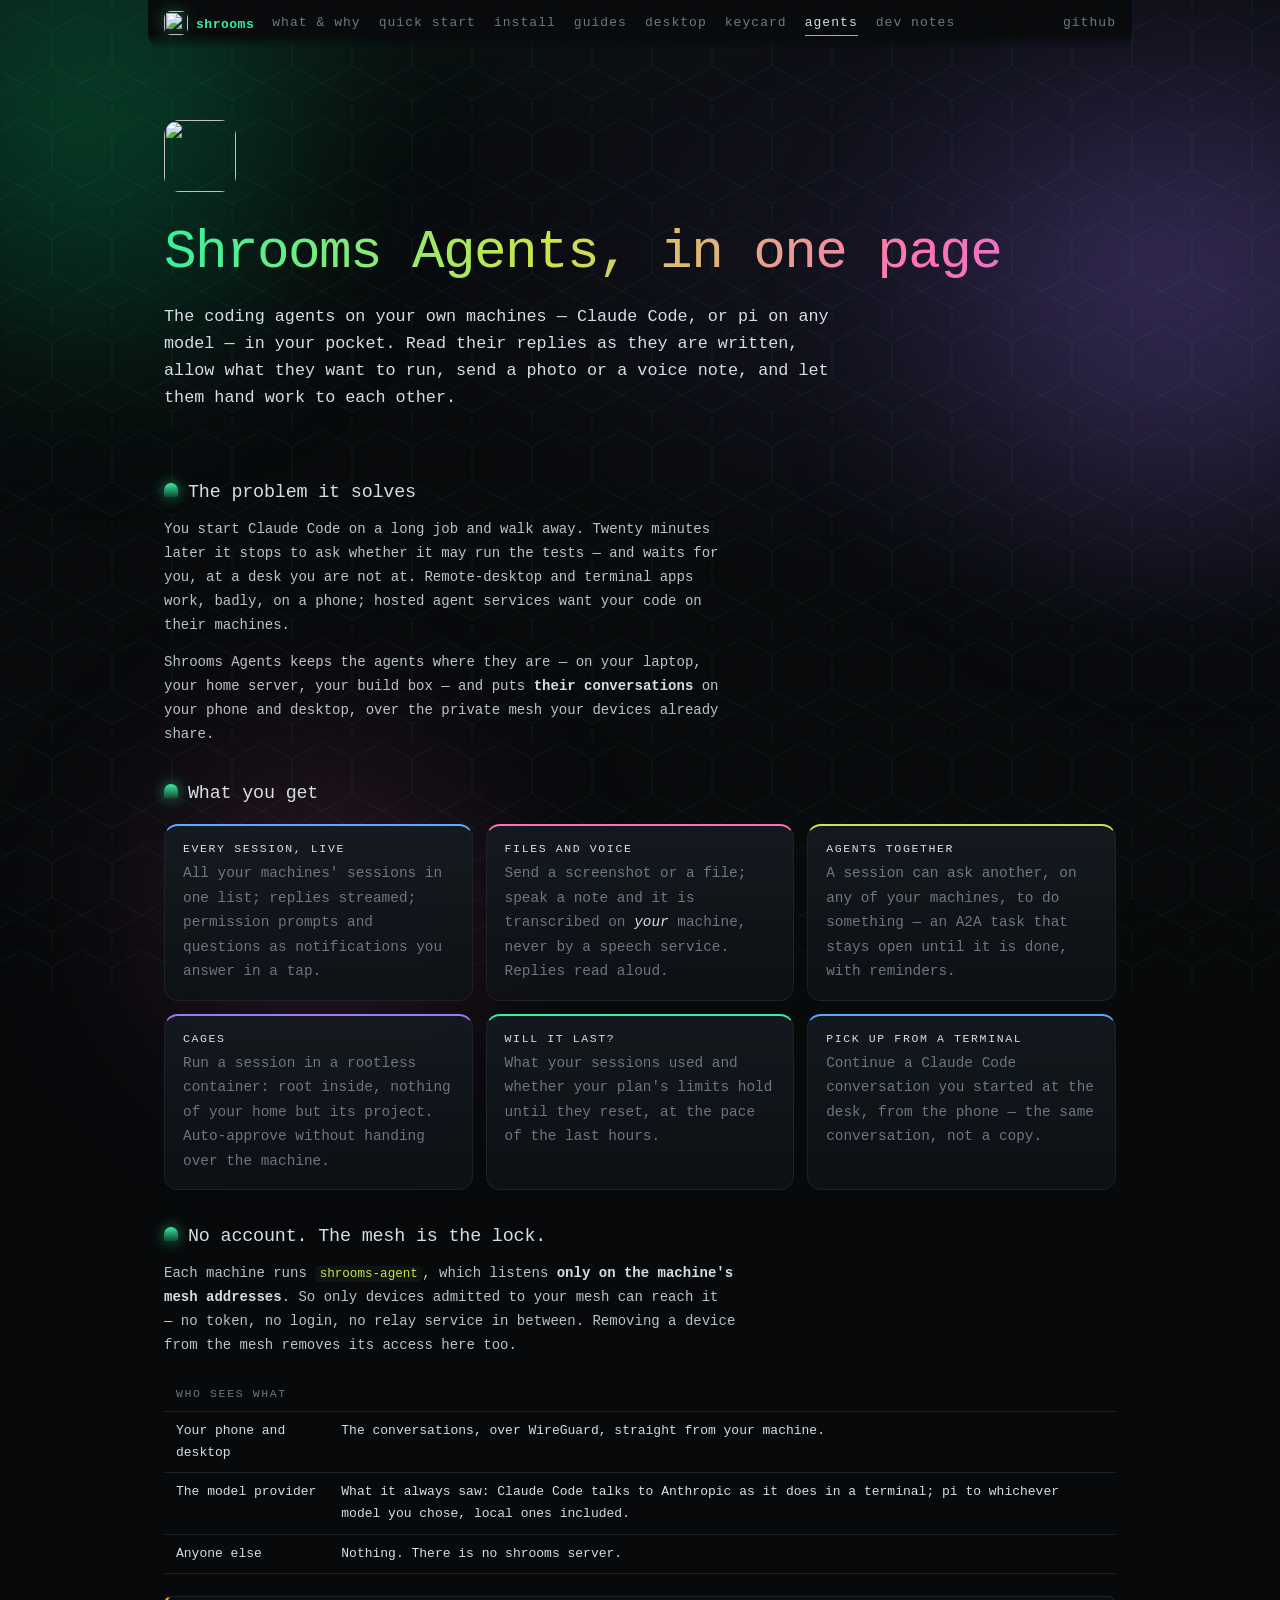
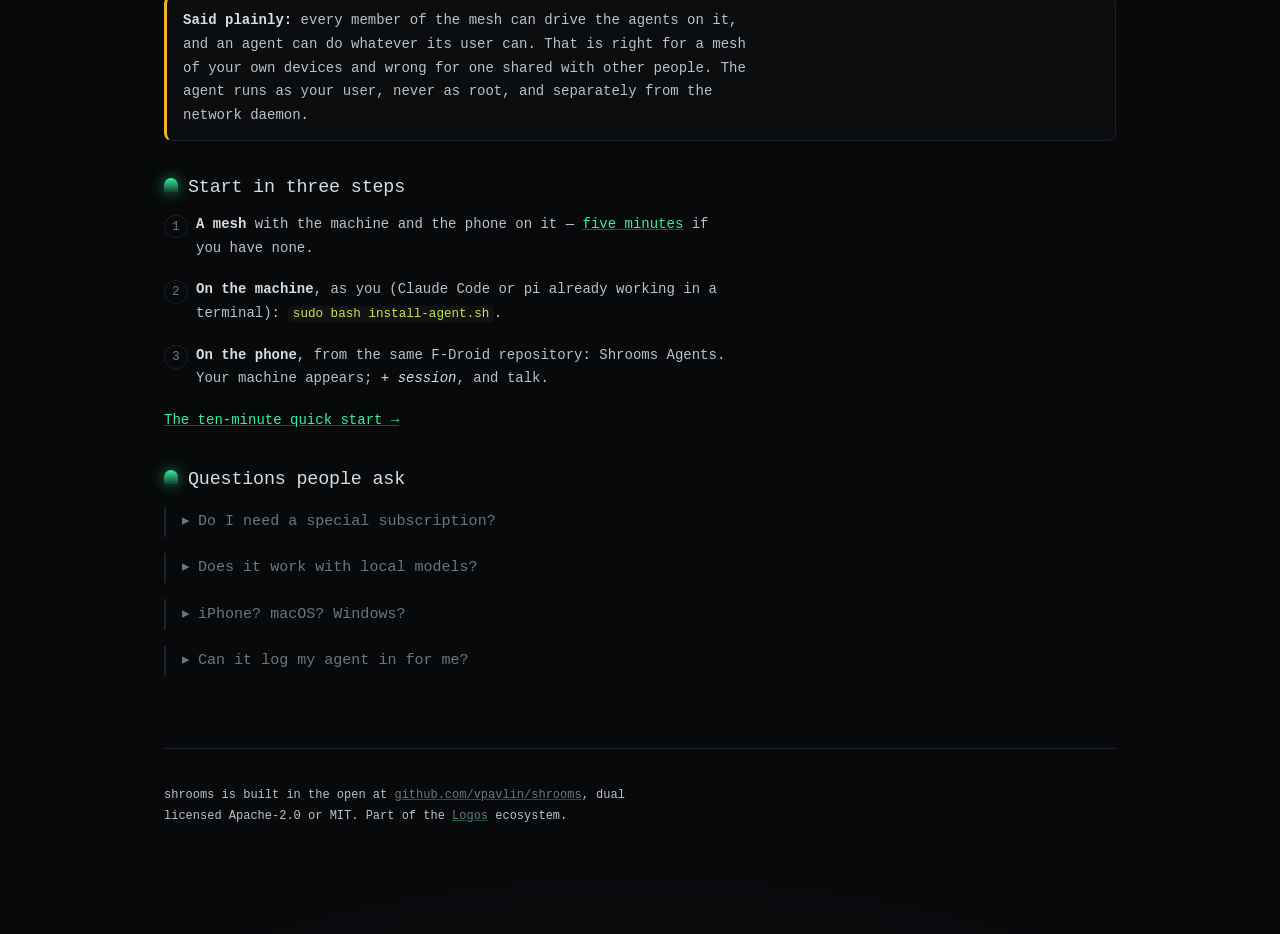
==== site/agents-in-one-page.html @ f35f3315 "Site: quick starts, one-page explainers, the desktop app, link previews For putting Shrooms and Shro" ====
<!doctype html>
<html lang="en">
<head>
<meta charset="utf-8">
<meta name="viewport" content="width=device-width, initial-scale=1">
<title>shrooms — Shrooms Agents in one page</title>
<meta name="description" content="Shrooms Agents in one page: the coding agents on your own machines — Claude Code, or pi on any model — from your phone or Basecamp, with your private mesh as the access control.">
<link rel="icon" href="favicon.svg" type="image/svg+xml">
<link rel="stylesheet" href="style.css">
<meta property="og:title" content="Shrooms Agents, in one page">
<meta property="og:description" content="Your coding agents, on your own machines, from your phone. No cloud relay, no account, no token: being on your mesh is the access control.">
<meta property="og:image" content="https://shrooms.vpavlin.xyz/og-agents.png">
<meta name="twitter:card" content="summary_large_image">
<meta name="theme-color" content="#07090b">
</head>
<body class="onepager">
<div class="aurora" aria-hidden="true"><i></i><i></i><i></i></div>
<div class="lattice" aria-hidden="true"></div>
<canvas id="field"></canvas>
<div class="grain" aria-hidden="true"></div>

<div class="page">
<nav>
    <a class="mark" href="index.html"><img class="nav-logo" src="logo.svg" alt="" width="24" height="24">shrooms</a>
    <a href="index.html">what &amp; why</a>
    <a href="start.html">quick start</a>
    <a href="install.html">install</a>
    <a href="guides.html">guides</a>
    <a href="basecamp.html">desktop</a>
    <a href="keycard.html">keycard</a>
    <a href="agents.html" class="here">agents</a>
    <a href="dev.html">dev notes</a>
    <span class="spacer"></span>
    <a href="https://github.com/vpavlin/shrooms">github</a>
</nav>

<header class="hero">
    <img src="agents-logo.svg" alt="" width="72" height="72">
    <h1>Shrooms Agents, in one page</h1>
    <p class="lede">
        The coding agents on your own machines — Claude Code, or pi on any
        model — in your pocket. Read their replies as they are written, allow
        what they want to run, send a photo or a voice note, and let them hand
        work to each other.
    </p>
    <p class="print-only">shrooms.vpavlin.xyz/agents.html · github.com/vpavlin/shrooms</p>
</header>

<h2 id="problem">The problem it solves</h2>

<p>
    You start Claude Code on a long job and walk away. Twenty minutes later it
    stops to ask whether it may run the tests — and waits for you, at a desk
    you are not at. Remote-desktop and terminal apps work, badly, on a phone;
    hosted agent services want your code on their machines.
</p>
<p>
    Shrooms Agents keeps the agents where they are — on your laptop, your home
    server, your build box — and puts <strong>their conversations</strong> on
    your phone and desktop, over the private mesh your devices already share.
</p>

<h2 id="what">What you get</h2>

<div class="grid">
    <div class="card t1">
        <h3>Every session, live</h3>
        <p>All your machines' sessions in one list; replies streamed; permission
        prompts and questions as notifications you answer in a tap.</p>
    </div>
    <div class="card t2">
        <h3>Files and voice</h3>
        <p>Send a screenshot or a file; speak a note and it is transcribed on
        <em>your</em> machine, never by a speech service. Replies read aloud.</p>
    </div>
    <div class="card t3">
        <h3>Agents together</h3>
        <p>A session can ask another, on any of your machines, to do something —
        an A2A task that stays open until it is done, with reminders.</p>
    </div>
    <div class="card t4">
        <h3>Cages</h3>
        <p>Run a session in a rootless container: root inside, nothing of your
        home but its project. Auto-approve without handing over the machine.</p>
    </div>
    <div class="card t5">
        <h3>Will it last?</h3>
        <p>What your sessions used and whether your plan's limits hold until
        they reset, at the pace of the last hours.</p>
    </div>
    <div class="card t1">
        <h3>Pick up from a terminal</h3>
        <p>Continue a Claude Code conversation you started at the desk, from the
        phone — the same conversation, not a copy.</p>
    </div>
</div>

<h2 id="access">No account. The mesh is the lock.</h2>

<p>
    Each machine runs <code>shrooms-agent</code>, which listens <strong>only on
    the machine's mesh addresses</strong>. So only devices admitted to your
    mesh can reach it — no token, no login, no relay service in between.
    Removing a device from the mesh removes its access here too.
</p>

<table>
<tr><th>Who sees what</th><th></th></tr>
<tr><td>Your phone and desktop</td><td>The conversations, over WireGuard, straight from your machine.</td></tr>
<tr><td>The model provider</td><td>What it always saw: Claude Code talks to Anthropic as it does in a terminal; pi to whichever model you chose, local ones included.</td></tr>
<tr><td>Anyone else</td><td>Nothing. There is no shrooms server.</td></tr>
</table>

<div class="warn">
    <p>
        <strong>Said plainly:</strong> every member of the mesh can drive the
        agents on it, and an agent can do whatever its user can. That is right
        for a mesh of your own devices and wrong for one shared with other
        people. The agent runs as your user, never as root, and separately from
        the network daemon.
    </p>
</div>

<h2 id="start">Start in three steps</h2>

<ol class="steps">
<li><p><strong>A mesh</strong> with the machine and the phone on it —
<a href="start.html">five minutes</a> if you have none.</p></li>
<li><p><strong>On the machine</strong>, as you (Claude Code or pi already
working in a terminal): <code>sudo bash install-agent.sh</code>.</p></li>
<li><p><strong>On the phone</strong>, from the same F-Droid repository:
Shrooms Agents. Your machine appears; <em>+ session</em>, and talk.</p></li>
</ol>
<p><a href="agents-start.html">The ten-minute quick start →</a></p>

<h2 id="faq">Questions people ask</h2>

<details><summary>Do I need a special subscription?</summary>
<p>No. It runs the Claude Code or pi you already use, logged in as you on that
machine; your plan and limits are the same as in a terminal.</p></details>

<details><summary>Does it work with local models?</summary>
<p>Yes, through <a href="https://pi.dev">pi</a>, which runs on any model,
including one on your own hardware.</p></details>

<details><summary>iPhone? macOS? Windows?</summary>
<p>Android and the Logos Basecamp desktop app today; agents run on Linux
machines. Not yet the others.</p></details>

<details><summary>Can it log my agent in for me?</summary>
<p>No — Claude Code is logged in once on the machine itself. The app talks to
the agent, not to a shell, so it has no way to do it, by design.</p></details>

<footer>
    <p>
        shrooms is built in the open at
        <a href="https://github.com/vpavlin/shrooms">github.com/vpavlin/shrooms</a>,
        dual licensed Apache-2.0 or MIT.
        Part of the <a href="https://logos.co">Logos</a> ecosystem.
    </p>
</footer>
</div>

<script src="field.js"></script>
<script src="copy.js"></script>
</body>
</html>
---- site/style.css ----
/* shrooms — the same palette as the app, the daemon's status output and the
   Basecamp view, because a colour that means one thing in one place and
   something else elsewhere is worse than no colour at all. */

:root {
    --void: #07090b;
    --panel: #0e1216;
    --line: #1c2229;
    --ash: #6b7680;
    --bone: #d6dde3;

    --phosphor: #35f0a0;  /* connected, carrying traffic */
    --amber: #f0b429;     /* reaching, not there yet */
    --rust: #e05252;      /* failed */
    --violet: #9a7bff;    /* relayed */

    --sky: #5aa9ff;       /* mesh tints: never a status colour */
    --blossom: #ff6fb5;
    --chartreuse: #c8e64a;

    --mono: ui-monospace, "SF Mono", "JetBrains Mono", Menlo, Consolas, monospace;
    --measure: 68ch;
}

* { box-sizing: border-box; }

/* --- the psychedelia ---------------------------------------------------
   Loud in the chrome, calm under the words. Everything here sits behind a
   page that owns its own background: colour and motion carry the character,
   contrast is left alone, because this is documentation and somebody has to
   be able to read it at two in the morning while their mesh is down. */

@keyframes drift-a {
    0%   { transform: translate3d(-12vw, -8vh, 0) scale(1); }
    50%  { transform: translate3d(14vw, 10vh, 0) scale(1.25); }
    100% { transform: translate3d(-12vw, -8vh, 0) scale(1); }
}
@keyframes drift-b {
    0%   { transform: translate3d(18vw, 12vh, 0) scale(1.15); }
    50%  { transform: translate3d(-10vw, -14vh, 0) scale(0.9); }
    100% { transform: translate3d(18vw, 12vh, 0) scale(1.15); }
}
@keyframes spin-slow { to { transform: rotate(360deg); } }
@keyframes hue { to { filter: hue-rotate(360deg); } }
@keyframes shimmer { to { background-position: 200% center; } }
@keyframes breathe { 50% { opacity: 0.85; transform: scale(1.03); } }

/* Aurora: three blurred blobs of colour, drifting on periods that never
   coincide, so the background never repeats a frame you have already seen. */
.aurora {
    position: fixed;
    inset: -20vh -20vw;
    z-index: 0;
    pointer-events: none;
    filter: blur(90px) saturate(140%);
    opacity: 0.5;
}

.aurora i {
    position: absolute;
    display: block;
    border-radius: 50%;
    mix-blend-mode: screen;
}

.aurora i:nth-child(1) {
    width: 46vw; height: 46vw; left: 4vw; top: 2vh;
    background: radial-gradient(circle, rgba(53,240,160,0.55), transparent 68%);
    animation: drift-a 41s ease-in-out infinite;
}
.aurora i:nth-child(2) {
    width: 52vw; height: 52vw; right: 2vw; top: 18vh;
    background: radial-gradient(circle, rgba(154,123,255,0.5), transparent 68%);
    animation: drift-b 57s ease-in-out infinite;
}
.aurora i:nth-child(3) {
    width: 38vw; height: 38vw; left: 26vw; bottom: -8vh;
    background: radial-gradient(circle, rgba(255,111,181,0.4), transparent 68%);
    animation: drift-a 73s ease-in-out infinite reverse;
}

/* A lattice, very faint, breathing.
   Of the four shapes people reliably report on psilocybin — Klüver called them
   form constants: lattices and honeycombs, tunnels, spirals, cobwebs — the
   honeycomb is the one that belongs here anyway, because it is also what a
   mesh looks like drawn flat. So this is not a costume: it is the same figure
   the graph draws, at one twentieth of the contrast, slowly breathing. */
.lattice {
    position: fixed;
    inset: -10vh -10vw;
    z-index: 0;
    pointer-events: none;
    opacity: 0.055;
    background-image: url("data:image/svg+xml,%3Csvg xmlns='http://www.w3.org/2000/svg' width='120' height='104' viewBox='0 0 120 104'%3E%3Cg fill='none' stroke='%2335F0A0' stroke-width='1.2'%3E%3Cpath d='M30 0 L0 17 L0 52 L30 69 L60 52 L60 17 Z'/%3E%3Cpath d='M90 0 L60 17 L60 52 L90 69 L120 52 L120 17 Z'/%3E%3Cpath d='M30 69 L0 86 L0 121 L30 138 L60 121 L60 86 Z'/%3E%3Cpath d='M90 69 L60 86 L60 121 L90 138 L120 121 L120 86 Z'/%3E%3C/g%3E%3C/svg%3E");
    animation: swell 27s ease-in-out infinite;
}

/* Surfaces that breathe rather than sit still is the other thing people
   describe — walls and floors undulating gently. A one-per-cent scale is
   enough to suggest it and small enough that nobody trying to read has to
   fight it. */
@keyframes swell {
    50% { transform: scale(1.035) translateY(-8px); opacity: 0.085; }
}

/* Grain, so the gradients have a surface instead of banding across a wide
   screen. An SVG turbulence rather than an image: no request, no asset. */
.grain {
    position: fixed;
    inset: 0;
    z-index: 3;
    pointer-events: none;
    opacity: 0.16;
    mix-blend-mode: overlay;
    background-image: url("data:image/svg+xml,%3Csvg xmlns='http://www.w3.org/2000/svg' width='140' height='140'%3E%3Cfilter id='n'%3E%3CfeTurbulence type='fractalNoise' baseFrequency='0.85' numOctaves='3'/%3E%3C/filter%3E%3Crect width='140' height='140' filter='url(%23n)' opacity='0.5'/%3E%3C/svg%3E");
}

html { scroll-behavior: smooth; }

/* The type is the app's, not a web designer's idea of it (Theme.kt):
   monospace throughout, because addresses and keys are read character by
   character and a proportional font makes fd3b and fd8b look alike; a large
   title in Light with negative tracking; and section labels that are small,
   uppercase and widely tracked rather than big and bold. The app looks the way
   it does because of that contrast — one quiet large thing, one quiet small
   thing — and the first version of this site threw it away for ordinary web
   headings. */

body {
    margin: 0;
    /* A wash under the aurora, so the dark is never flat black. */
    background:
        radial-gradient(120vw 80vh at 15% -10%, rgba(53,240,160,0.10), transparent 60%),
        radial-gradient(100vw 70vh at 90% 10%, rgba(154,123,255,0.12), transparent 60%),
        radial-gradient(90vw 60vh at 50% 110%, rgba(255,111,181,0.08), transparent 60%),
        var(--void);
    color: var(--bone);
    font-family: var(--mono);
    font-size: 14px;
    line-height: 1.7;
    -webkit-font-smoothing: antialiased;
}

/* --- the canvas behind everything ------------------------------------- */

#field {
    position: fixed;
    inset: 0;
    z-index: 0;
    /* Decoration, and decoration must never eat a click. */
    pointer-events: none;
}

.page {
    position: relative;
    z-index: 1;
    max-width: 1000px;
    margin: 0 auto;
    padding: 0 24px 96px;
}

/* --- masthead ---------------------------------------------------------- */

nav {
    letter-spacing: 0.08em;
    text-transform: lowercase;
    backdrop-filter: blur(10px);
    position: sticky;
    top: 0;
    z-index: 2;
    display: flex;
    align-items: center;
    gap: 18px;
    flex-wrap: wrap;

    /* Padded on the sides, and pulled out by the same amount, so the bar's
       blurred backdrop still spans the column while the mark and the last link
       are not touching its edges. Without the negative margin the bar would
       simply be narrower than the text under it, which looks like a mistake
       from the other direction. */
    padding: 12px 16px;
    margin: 0 -16px;
    border-radius: 0 0 14px 14px;

    background: linear-gradient(var(--void) 70%, transparent);
    font-size: 13px;
}

nav .mark {
    display: inline-flex;
    align-items: center;
    gap: 8px;
    color: var(--phosphor);
    font-weight: 700;
    letter-spacing: 0.04em;
    text-decoration: none;

    /* Three things, all of which move the word off the mark's centre by a
       pixel or two, which is exactly enough to look wrong:
       line-height, because the default leaves the glyphs sitting high in a
       taller line box; the bottom border every other nav link has, inherited
       from `nav a` below and cancelled here; and the padding that would come
       with it. */
    line-height: 1;
    border-bottom: 0;
    padding-bottom: 0;
}

.nav-logo {
    /* Block, so it is not also an inline box with a baseline of its own — the
       usual reason an image beside text sits low even inside a centred flex
       row. */
    display: block;
    flex: none;
    width: 24px;
    height: 24px;
    border-radius: 7px;

    /* The drawing sits low inside its square: the cap starts around a quarter
       of the way down and the stem runs almost to the bottom edge, so its
       optical centre is below its geometric one. Aligning the boxes therefore
       reads as the word sitting high. A pixel back up costs nothing and fixes
       what the eye actually sees. */
    position: relative;
    top: -1px;

    /* A little of the hero's glow, so the masthead is recognisably the same
       object rather than a shrunken copy of it. */
    filter: drop-shadow(0 0 8px rgba(53, 240, 160, 0.45));
}

nav a {
    color: var(--ash);
    text-decoration: none;
    border-bottom: 1px solid transparent;
}

nav a:hover { color: var(--bone); border-bottom-color: var(--line); }
nav a.here { color: var(--bone); border-bottom-color: var(--phosphor); }
nav .spacer { flex: 1 1 auto; }

/* The agents pages' own tabs, under the masthead: the same links, quieter,
   and not sticky — the masthead already is, and two bars following the
   reader down the page is one too many. */
nav.tabs {
    position: static;
    backdrop-filter: none;
    background: none;
    margin: 6px 0 0;
    padding: 8px 0;
    gap: 6px 16px;
    font-size: 12px;
    border-bottom: 1px solid var(--line);
    border-radius: 0;
}

/* --- type -------------------------------------------------------------- */

h1, h2, h3 { line-height: 1.25; }

h1 {
    font-size: clamp(2.1rem, 6vw, 3.4rem);
    margin: 0.5em 0 0.25em;
    /* displaySmall: Light, and tracked in rather than out. */
    font-weight: 300;
    letter-spacing: -0.03em;
    /* The one place the colour is allowed to be the point. */
    background: linear-gradient(100deg,
        var(--phosphor), var(--chartreuse), var(--blossom),
        var(--violet), var(--sky), var(--phosphor));
    background-size: 200% auto;
    -webkit-background-clip: text;
    background-clip: text;
    color: transparent;
    animation: shimmer 14s linear infinite;
}

h2 {
    font-size: 1.15rem;
    font-weight: 500;
    margin: 3.4em 0 0.7em;
    color: var(--bone);
    letter-spacing: -0.01em;
    display: flex;
    align-items: baseline;
    gap: 10px;
}

/* A cap and a stem, drawn in two characters, because a section marker that is
   a mushroom is the whole joke and it costs nothing. */
h2::before {
    content: "";
    flex: none;
    width: 14px; height: 14px;
    border-radius: 14px 14px 3px 3px;
    background: linear-gradient(180deg, var(--phosphor), rgba(53,240,160,0.25));
    box-shadow: 0 0 14px rgba(53, 240, 160, 0.55);
    animation: breathe 6s ease-in-out infinite;
}

/* labelSmall, exactly: 10sp, tracked 1.2, medium. It is what every section
   heading in the app is, and the reason its screens read as calm. */
h3 {
    font-size: 0.72rem;
    font-weight: 500;
    letter-spacing: 0.14em;
    text-transform: uppercase;
    margin: 2.4em 0 0.5em;
    color: var(--ash);
}

.card h3 { color: var(--bone); }

p, li { max-width: var(--measure); color: #b9c2ca; }

.lede {
    font-size: 1.05rem;
    line-height: 1.6;
    color: var(--bone);
    max-width: var(--measure);
}

a { color: var(--phosphor); text-decoration-color: rgba(53, 240, 160, 0.35); }
a:hover { text-decoration-color: var(--phosphor); }

strong { color: var(--bone); }
em { color: var(--bone); font-style: italic; }

code {
    font-size: 0.9em;
    color: var(--chartreuse);
    background: rgba(255, 255, 255, 0.04);
    padding: 0.1em 0.35em;
    border-radius: 4px;
}

pre {
    position: relative;
    background: linear-gradient(180deg, rgba(16,21,26,0.95), rgba(10,13,17,0.95));
    border: 1px solid var(--line);
    border-radius: 10px;
    padding: 16px 18px;
    overflow-x: auto;
    font-size: 13px;
    line-height: 1.5;
    box-shadow: inset 0 0 60px rgba(53, 240, 160, 0.04);
    backdrop-filter: blur(4px);
}

pre code { background: none; padding: 0; color: #cfd8de; }

/* The shell prompt, drawn but not text.
   A `$ ` typed into the block is selected by a triple click and pasted into a
   terminal along with the command, where it runs nothing. A pseudo-element is
   not text: not selected, not copied, and not read out as something to type. */
.cmd::before {
    content: "$ ";
    color: var(--ash);
    user-select: none;
    -webkit-user-select: none;
}

/* The host a command is meant for — `laptop $ …`. Drawn, not text, for the
   same reason the dollar is: it cannot be typed and must not be copied. */
.host {
    color: var(--ash);
    user-select: none;
    -webkit-user-select: none;
}

/* The copy button. Quiet until the block is hovered, because it is an
   affordance rather than a feature, and a page of buttons reads as a form. */
.snip { position: relative; }

.snip .copy {
    position: absolute;
    top: 8px;
    right: 8px;
    padding: 3px 9px;
    font: inherit;
    font-size: 11px;
    color: var(--ash);
    background: rgba(14, 18, 22, 0.9);
    border: 1px solid var(--line);
    border-radius: 7px;
    cursor: pointer;
    user-select: none;
    -webkit-user-select: none;
    opacity: 0;
    transition: opacity 140ms ease, color 140ms ease, border-color 140ms ease;
}

.snip:hover .copy, .snip .copy:focus-visible { opacity: 1; }

.snip .copy:hover {
    color: var(--phosphor);
    border-color: rgba(53, 240, 160, 0.45);
}

/* Never hidden where there is no hover to reveal it. */
@media (hover: none) {
    .snip .copy { opacity: 1; }
}
pre .p { color: var(--phosphor); }  /* prompts and good news */
pre .c { color: var(--ash); }       /* comments */
pre .a { color: var(--amber); }     /* warnings */

blockquote {
    margin: 1.6em 0;
    padding: 2px 0 2px 18px;
    border-left: 2px solid var(--violet);
    color: var(--bone);
}

hr { border: 0; border-top: 1px solid var(--line); margin: 3em 0; }

/* --- hero -------------------------------------------------------------- */

.hero { padding: 8vh 0 2vh; position: relative; }

/* The mark, grown rather than placed: it rises as the page loads and then
   keeps breathing, on a period that shares no factor with the aurora's, so the
   two never lock into a rhythm. */
.shroom {
    width: 200px;
    height: 200px;
    margin: 0 0 -14px -10px;
    animation: sprout 1400ms cubic-bezier(0.2, 0.9, 0.2, 1) both,
               bob 11s ease-in-out 1400ms infinite;
    transform-origin: 50% 100%;
}

/* The mark is an <img> of the generated file rather than inline markup, so
   the site cannot drift from the app's icon — which means its insides cannot
   be animated from here. The glow around it can, and that is enough: it is
   the cap's mesh that should look alive, and it already does. */
.shroom img {
    display: block;
    width: 100%;
    height: auto;
    border-radius: 26px;
    animation: glow 9s ease-in-out infinite;
}

@keyframes glow {
    0%, 100% { filter: drop-shadow(0 0 18px rgba(53, 240, 160, 0.35)); }
    33%      { filter: drop-shadow(0 0 34px rgba(154, 123, 255, 0.42)); }
    66%      { filter: drop-shadow(0 0 26px rgba(255, 111, 181, 0.35)); }
}

@keyframes sprout {
    from { transform: translateY(26px) scaleY(0.55) scaleX(0.85); opacity: 0; }
    to   { transform: none; opacity: 1; }
}
@keyframes bob {
    50% { transform: translateY(-8px) rotate(-1.2deg); }
}
@media (max-width: 640px) {
    .shroom { width: 132px; height: 132px; }
}

.hero .sub {
    color: var(--ash);
    font-size: 1rem;
    letter-spacing: 0.02em;
}

.cta { display: flex; gap: 12px; flex-wrap: wrap; margin: 2em 0 0; }

.cta a {
    display: inline-block;
    padding: 9px 16px;
    border: 1px solid var(--line);
    border-radius: 10px;
    background: var(--panel);
    color: var(--bone);
    text-decoration: none;
    font-size: 13px;
}

.cta a.primary {
    border-color: rgba(53, 240, 160, 0.45);
    color: var(--void);
    background: linear-gradient(100deg, var(--phosphor), var(--chartreuse));
    font-weight: 600;
    box-shadow: 0 0 30px rgba(53, 240, 160, 0.28);
}

.cta a:hover {
    border-color: var(--phosphor);
    box-shadow: 0 0 26px rgba(53, 240, 160, 0.3);
    transform: translateY(-1px);
}

.cta a { transition: transform 150ms ease, box-shadow 200ms ease, border-color 200ms ease; }

/* --- cards ------------------------------------------------------------- */

.grid {
    display: grid;
    grid-template-columns: repeat(auto-fit, minmax(240px, 1fr));
    gap: 14px;
    margin: 1.4em 0;
}

.card {
    position: relative;
    background: linear-gradient(180deg, rgba(20,26,32,0.92), rgba(14,18,22,0.92));
    border: 1px solid var(--line);
    border-radius: 14px;
    padding: 16px 18px;
    backdrop-filter: blur(6px);
    transition: transform 160ms ease, box-shadow 200ms ease, border-color 200ms ease;
}

.card:hover {
    transform: translateY(-2px);
    border-color: rgba(154, 123, 255, 0.5);
    box-shadow: 0 10px 40px rgba(154, 123, 255, 0.16);
}

.card h3 { margin: 0 0 0.4em; font-size: 0.72rem; }

/* A whole card that is a link, for the chooser: the target is the card, and a
   link inside one means aiming at three words instead of at the box somebody
   is already pointing at. */
a.card {
    display: block;
    color: inherit;
}

/* No underline anywhere inside a card. `text-decoration: none` on the anchor
   is not enough: the property inherits into the children, so the heading and
   the paragraph carried the line as well and the whole box read as one long
   link. */
a.card, a.card * {
    text-decoration: none;
}

a.card h3 {
    color: var(--phosphor);
}

a.card::after {
    content: " →";
    color: var(--phosphor);
    opacity: 0.55;
    font-size: 0.8rem;
}
.card p { margin: 0; font-size: 0.9rem; color: var(--ash); max-width: none; }
.card a { text-decoration: none; }

/* A tinted rule at the top of a card, per mesh-tint, purely to carry the
   palette through the page the way the graph does. */
.card.t1 { border-top: 2px solid var(--sky); }
.card.t2 { border-top: 2px solid var(--blossom); }
.card.t3 { border-top: 2px solid var(--chartreuse); }
.card.t4 { border-top: 2px solid var(--violet); }
.card.t5 { border-top: 2px solid var(--phosphor); }
.hero > img { display: block; border-radius: 16px; margin-bottom: 18px; }

/* --- callouts ---------------------------------------------------------- */

.note, .warn {
    border: 1px solid var(--line);
    border-left-width: 3px;
    border-radius: 8px;
    padding: 12px 16px;
    margin: 1.6em 0;
    background: rgba(255, 255, 255, 0.02);
}

.note { border-left-color: var(--sky); }
.warn { border-left-color: var(--amber); }
.note p, .warn p { margin: 0; }
.note p + p, .warn p + p { margin-top: 0.6em; }

/* --- tables ------------------------------------------------------------ */

table { border-collapse: collapse; width: 100%; margin: 1.4em 0; font-size: 13px; }
th, td { text-align: left; padding: 8px 12px; border-bottom: 1px solid var(--line); vertical-align: top; }
th {
    color: var(--ash);
    font-weight: 500;
    font-size: 0.72rem;
    letter-spacing: 0.14em;
    text-transform: uppercase;
}
td code { white-space: nowrap; }

/* --- status dots, reused from the app's meaning ------------------------ */

.dot { display: inline-block; width: 9px; height: 9px; border-radius: 50%; margin-right: 7px; }
.dot.on { background: var(--phosphor); }
.dot.mid { background: var(--amber); }
.dot.off { background: var(--ash); }
.dot.relay { background: var(--violet); }

footer {
    margin-top: 6em;
    padding-top: 2em;
    border-top: 1px solid var(--line);
    color: var(--ash);
    font-size: 12px;
}

footer a { color: var(--ash); }

/* Motion is decoration; anybody who has asked for less of it gets none. */
/* Motion is decoration, and anybody who has asked for less of it gets the
   colours without the movement — not a stripped page. */
@media (prefers-reduced-motion: reduce) {
    #field { display: none; }
    html { scroll-behavior: auto; }
    .aurora i, h1, h2::before, .shroom, .shroom *, .lattice { animation: none; }
    .aurora { opacity: 0.35; }
}

/* The scrollbar is chrome too. */
* { scrollbar-color: rgba(53, 240, 160, 0.35) transparent; scrollbar-width: thin; }
::-webkit-scrollbar { width: 10px; height: 10px; }
::-webkit-scrollbar-thumb {
    background: linear-gradient(180deg, rgba(53,240,160,0.5), rgba(154,123,255,0.5));
    border-radius: 10px;
}
::-webkit-scrollbar-track { background: transparent; }

::selection { background: rgba(154, 123, 255, 0.35); color: var(--bone); }

/* Expandable detail.
 *
 * The install page had grown to 4,600 words: four targets, each with its
 * reasoning inline, so somebody who wanted three commands read an essay to find
 * them. The prose is worth keeping — it explains choices that look arbitrary
 * otherwise — but it should be opened by a reader who wants it rather than
 * scrolled past by one who does not.
 *
 * <details> rather than a script: this site has no build step and no framework,
 * and a disclosure widget is not the place to acquire one. It also degrades to
 * "everything visible" with CSS off, which is the right failure. */
details {
    border-left: 2px solid var(--line);
    margin: 1rem 0;
    padding-left: 1rem;
}

details > summary {
    color: var(--ash);
    cursor: pointer;
    font-size: 0.94rem;
    list-style: none;
    padding: 0.15rem 0;
}

/* The marker is drawn rather than inherited, because the default triangle
 * differs per browser and sits at a different baseline in each. */
details > summary::-webkit-details-marker { display: none; }
details > summary::before {
    content: "▸";
    display: inline-block;
    margin-right: 0.5rem;
    transition: transform 0.12s ease;
}
details[open] > summary::before { transform: rotate(90deg); }
details > summary:hover { color: var(--bone); }
details[open] > summary { color: var(--bone); margin-bottom: 0.5rem; }

/* The first paragraph inside carries the top margin the summary already
 * supplies, which reads as a gap twice as large as intended. */
details > *:first-of-type:not(summary) { margin-top: 0; }

/* A step list: the minimum somebody has to do, before any explanation. */
.steps { counter-reset: step; list-style: none; padding-left: 0; }
.steps > li { counter-increment: step; margin: 0 0 1.1rem 0; padding-left: 2rem; position: relative; }
.steps > li::before {
    content: counter(step);
    position: absolute;
    left: 0; top: 0.1rem;
    width: 1.35rem; height: 1.35rem;
    border: 1px solid var(--line);
    border-radius: 50%;
    color: var(--ash);
    font-size: 0.8rem;
    line-height: 1.35rem;
    text-align: center;
}
.steps > li > :first-child { margin-top: 0; }

/* --- on paper -------------------------------------------------------------
   The one-page explainers are meant to be handed to somebody, and some of them
   will be printed. Dark backgrounds, an animated canvas and a grain overlay
   are a screen's business: on paper they are a page of toner. */
@media print {
    :root {
        --void: #ffffff;
        --panel: #f4f6f8;
        --line: #c9d0d6;
        --ash: #4a535b;
        --bone: #111417;
        --phosphor: #0a7a4f;
        --amber: #8a5a00;
        --violet: #5b3fc4;
    }
    body { background: #fff !important; color: #111; }
    .aurora, .lattice, .grain, #field, nav, .cta, .snip .copy, footer { display: none !important; }
    .page { max-width: none; padding: 0; }
    h2 { break-after: avoid; }
    .card, .note, .warn, pre { break-inside: avoid; }
    a { color: inherit; text-decoration: underline; }
    .print-only { display: block !important; }
    .card, pre, .note, .warn, th, td {
        background: #fff !important;
        backdrop-filter: none !important;
        box-shadow: none !important;
    }
    .card { border: 1px solid #c9d0d6 !important; }
    p, li, td, .card p { color: #222 !important; }
    h1, h2, h3, .card h3 { color: #111 !important; -webkit-text-fill-color: #111 !important; background: none !important; }
    code, pre code { color: #0a5a3a !important; background: #eef2f4 !important; }
}
.print-only { display: none; }
.onepager .grid { gap: 0.8rem; }
.onepager h2 { margin-top: 2.2rem; }

/* A wide table scrolls inside itself rather than widening the page: the
   install page's troubleshooting table made every phone scroll sideways. */
@media (max-width: 640px) {
    table { display: block; overflow-x: auto; max-width: 100%; }
    td code { word-break: break-word; }
}
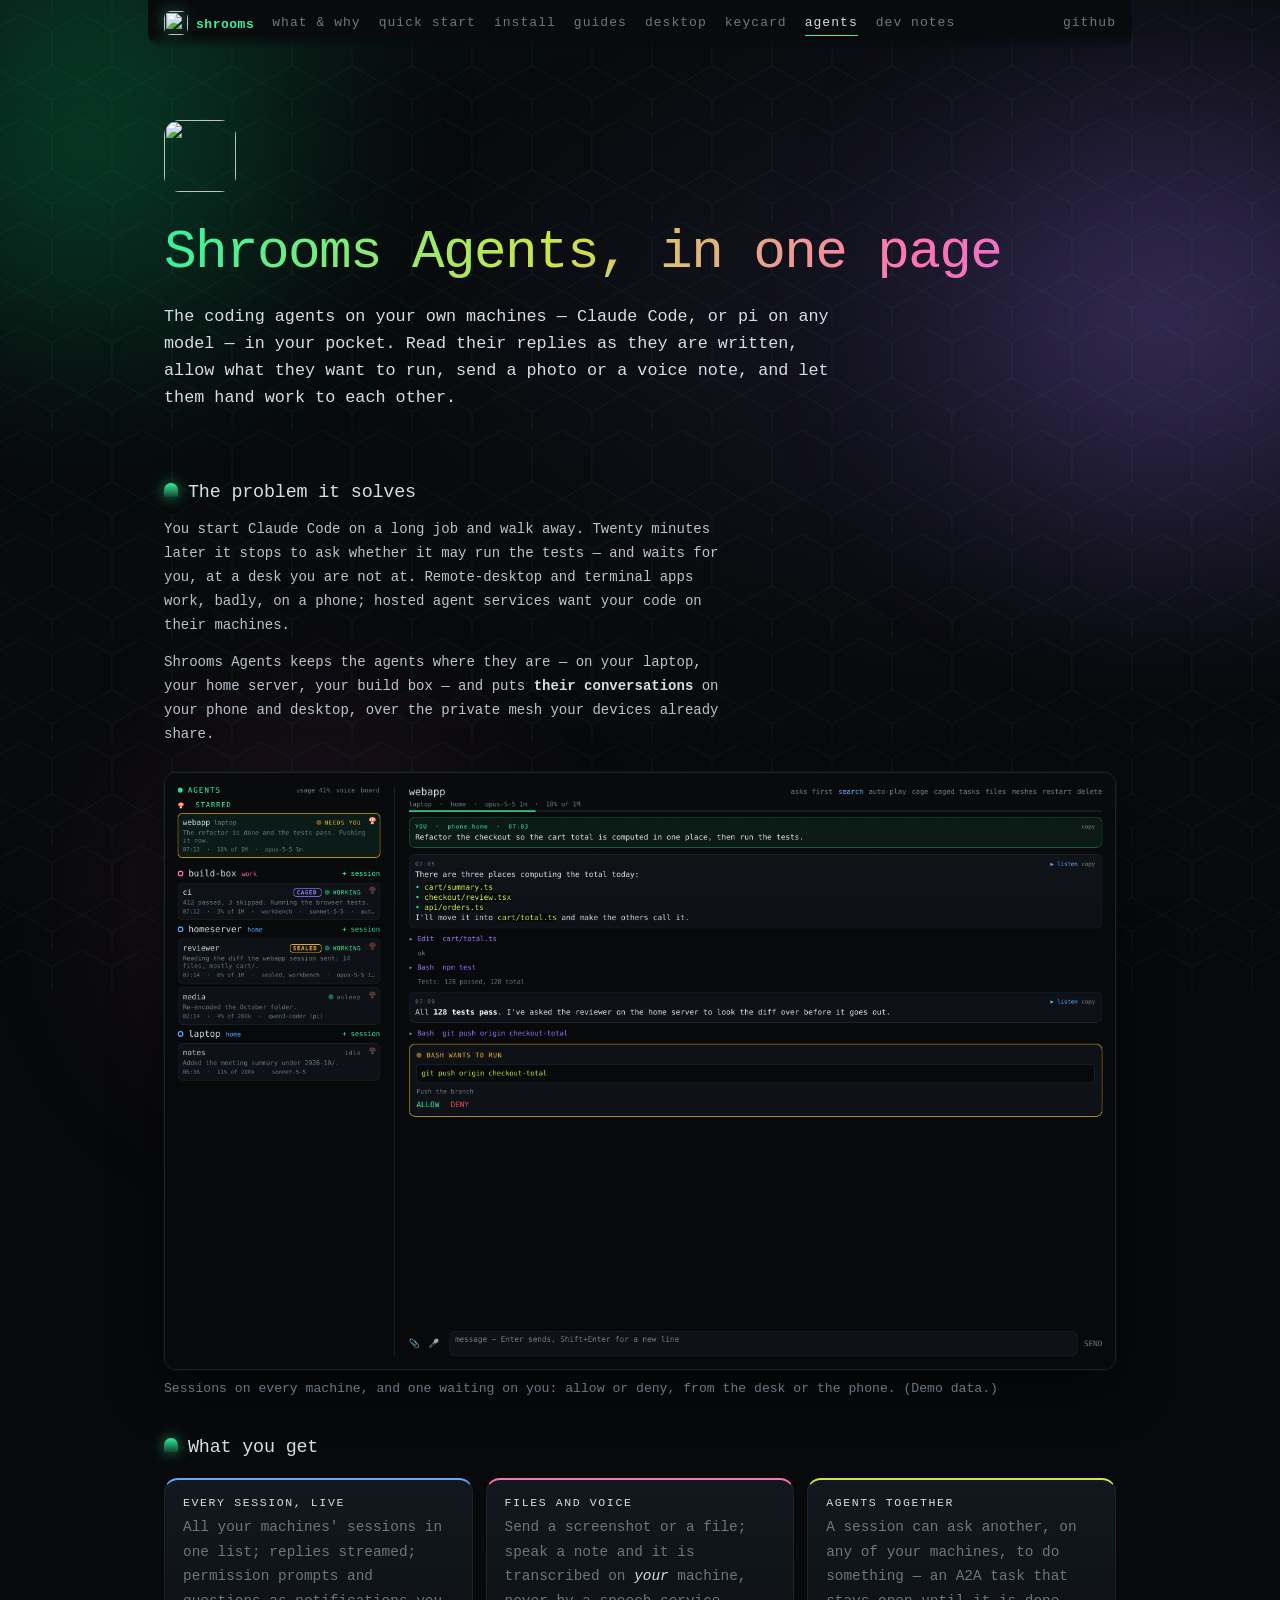
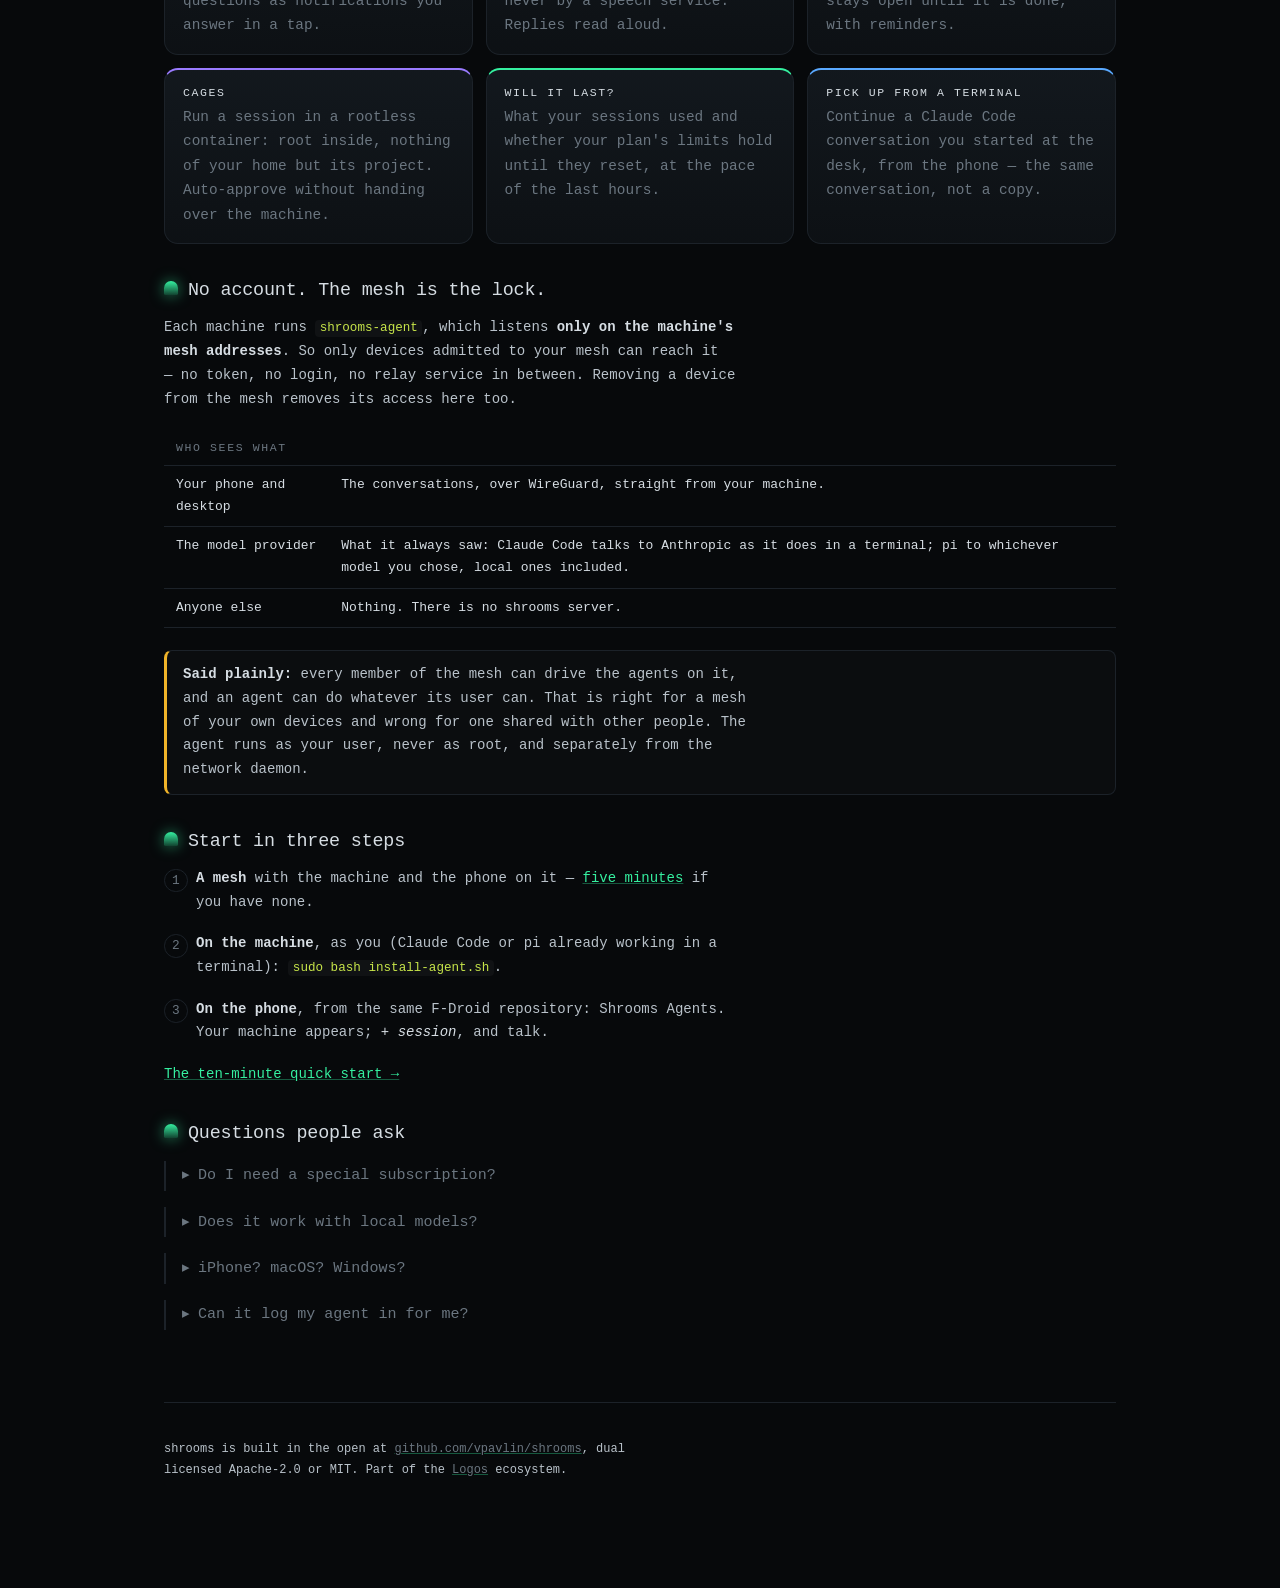
==== commit 6e22ff3c: "Site: screenshots of the desktop app and of Shrooms Agents Taken from the real Basecamp views on mad" ====
--- a/site/agents-in-one-page.html
+++ b/site/agents-in-one-page.html
@@ -59,6 +59,11 @@
     server, your build box — and puts <strong>their conversations</strong> on
     your phone and desktop, over the private mesh your devices already share.
 </p>
+
+<figure class="shot">
+    <a href="shots/agents-session.png"><img src="shots/agents-session.png" alt="Shrooms Agents in Basecamp: sessions on three machines, and a conversation where Claude Code asks to run git push, with Allow and Deny" loading="lazy" width="1500" height="940"></a>
+    <figcaption>Sessions on every machine, and one waiting on you: allow or deny, from the desk or the phone. (Demo data.)</figcaption>
+</figure>
 
 <h2 id="what">What you get</h2>
 
--- a/site/style.css
+++ b/site/style.css
@@ -728,3 +728,24 @@
     table { display: block; overflow-x: auto; max-width: 100%; }
     td code { word-break: break-word; }
 }
+
+/* --- screenshots ----------------------------------------------------------
+   Taken from the real views on made-up data (scripts/screenshots/shots.sh),
+   so nothing anybody owns is in them. Wider than the text column where the
+   page allows, because a screenshot squeezed to a paragraph's width cannot be
+   read. Each opens full size. */
+figure.shot { margin: 1.6rem 0 2rem; max-width: min(100%, 980px); }
+figure.shot a { display: block; border: 0; }
+figure.shot img {
+    display: block;
+    width: 100%;
+    height: auto;
+    border: 1px solid var(--line);
+    border-radius: 12px;
+    box-shadow: 0 18px 50px rgba(0, 0, 0, 0.55), 0 0 0 1px rgba(53, 240, 160, 0.06);
+}
+figure.shot figcaption { margin-top: 0.55rem; font-size: 0.82rem; color: var(--ash); }
+figure.shot.pair { display: grid; grid-template-columns: 1fr 1fr; gap: 1rem; max-width: 980px; }
+figure.shot.pair figcaption { grid-column: 1 / -1; }
+@media (max-width: 640px) { figure.shot.pair { grid-template-columns: 1fr; } }
+@media print { figure.shot img { box-shadow: none; } }
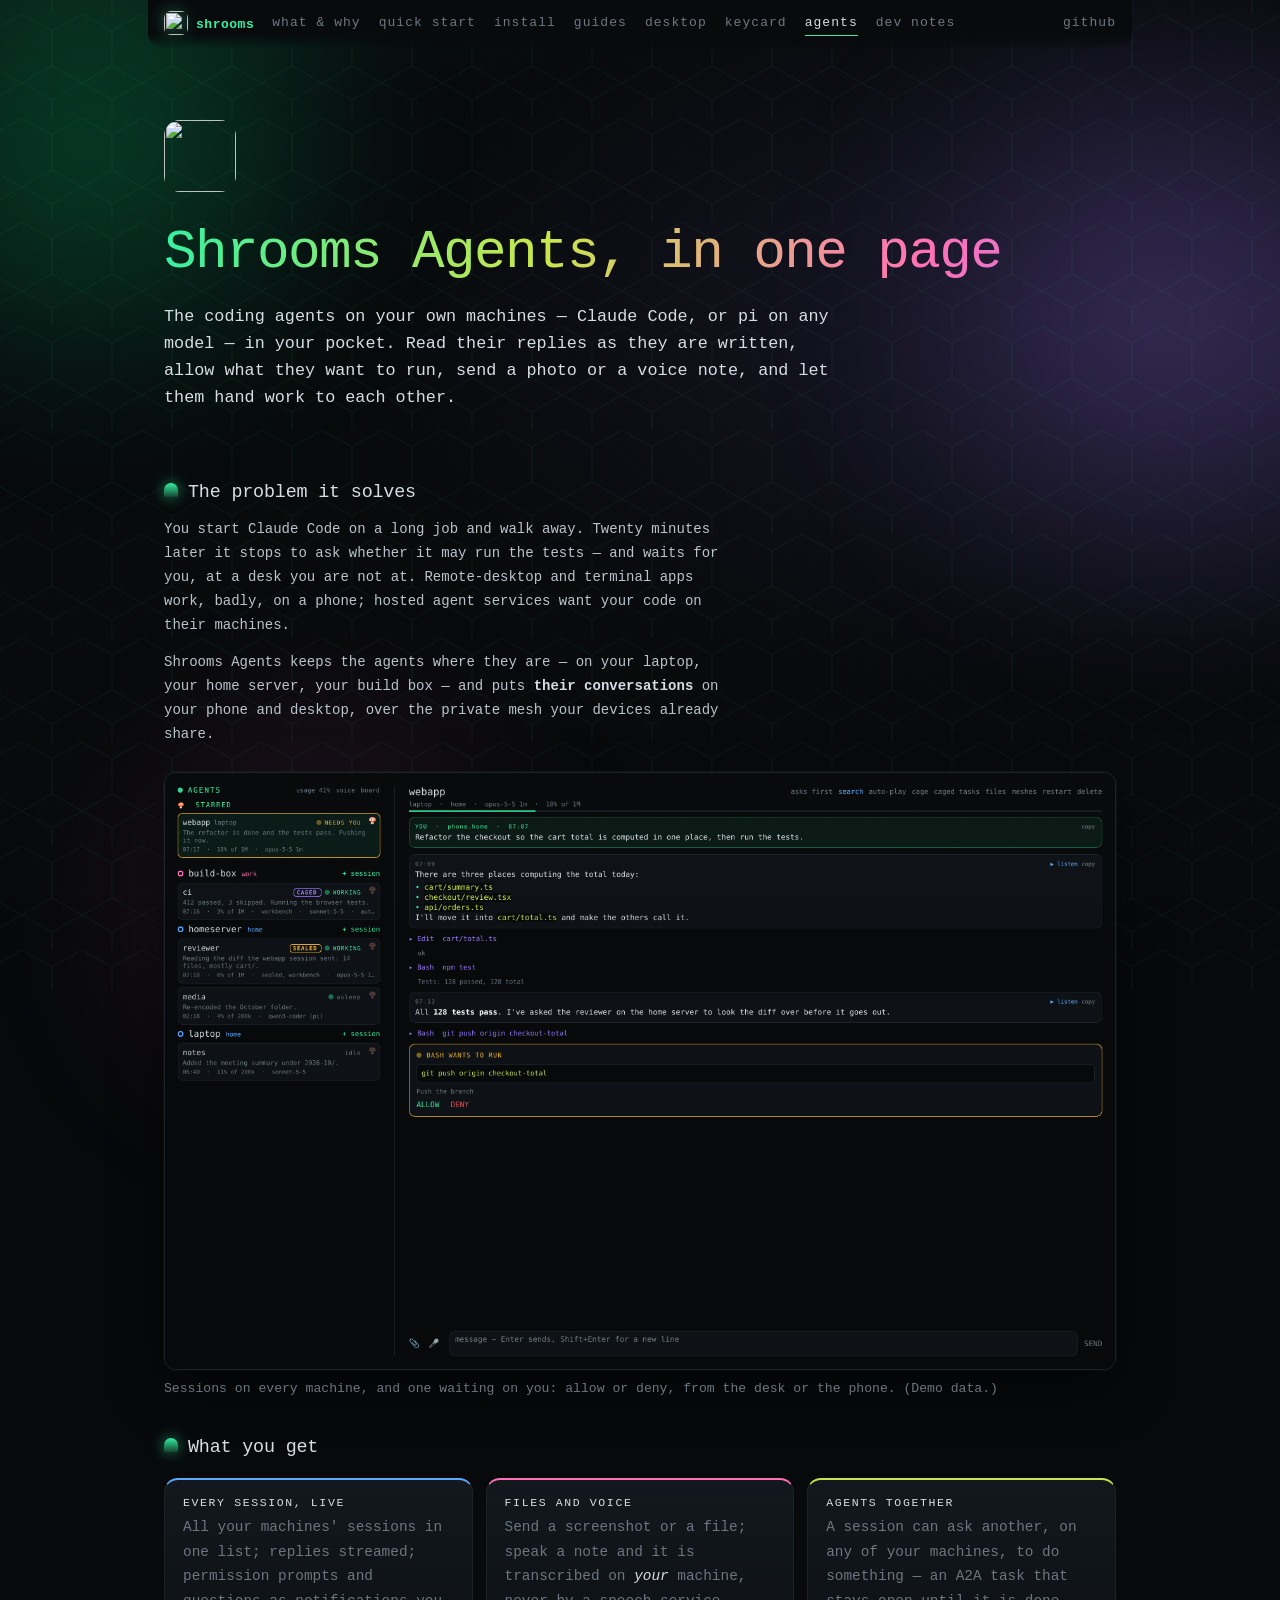
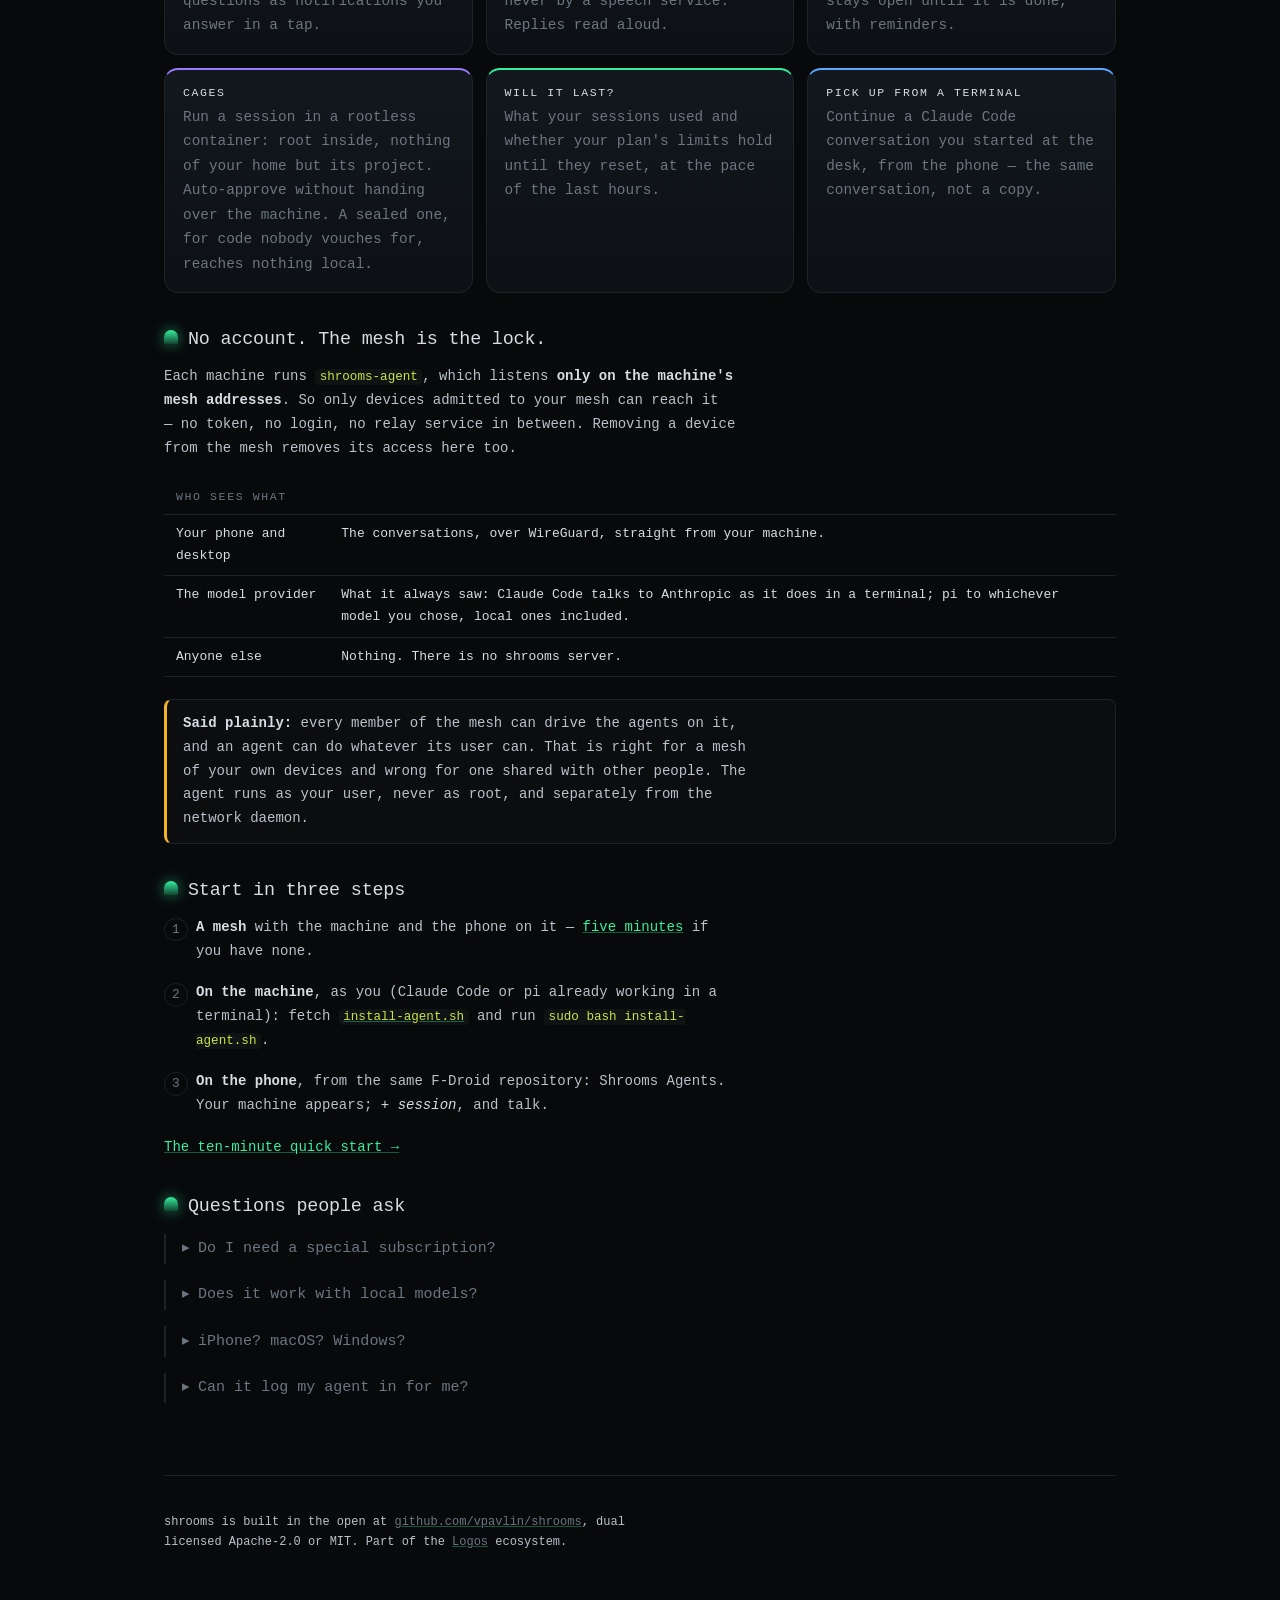
==== commit 45c0f5f8: "Site and docs: what a newcomer finds, checked against the code Before a livestream, every page read " ====
--- a/site/agents-in-one-page.html
+++ b/site/agents-in-one-page.html
@@ -86,7 +86,8 @@
     <div class="card t4">
         <h3>Cages</h3>
         <p>Run a session in a rootless container: root inside, nothing of your
-        home but its project. Auto-approve without handing over the machine.</p>
+        home but its project. Auto-approve without handing over the machine. A
+        sealed one, for code nobody vouches for, reaches nothing local.</p>
     </div>
     <div class="card t5">
         <h3>Will it last?</h3>
@@ -132,7 +133,9 @@
 <li><p><strong>A mesh</strong> with the machine and the phone on it —
 <a href="start.html">five minutes</a> if you have none.</p></li>
 <li><p><strong>On the machine</strong>, as you (Claude Code or pi already
-working in a terminal): <code>sudo bash install-agent.sh</code>.</p></li>
+working in a terminal): fetch
+<a href="https://raw.githubusercontent.com/vpavlin/shrooms/master/scripts/install-agent.sh"><code>install-agent.sh</code></a>
+and run <code>sudo bash install-agent.sh</code>.</p></li>
 <li><p><strong>On the phone</strong>, from the same F-Droid repository:
 Shrooms Agents. Your machine appears; <em>+ session</em>, and talk.</p></li>
 </ol>
